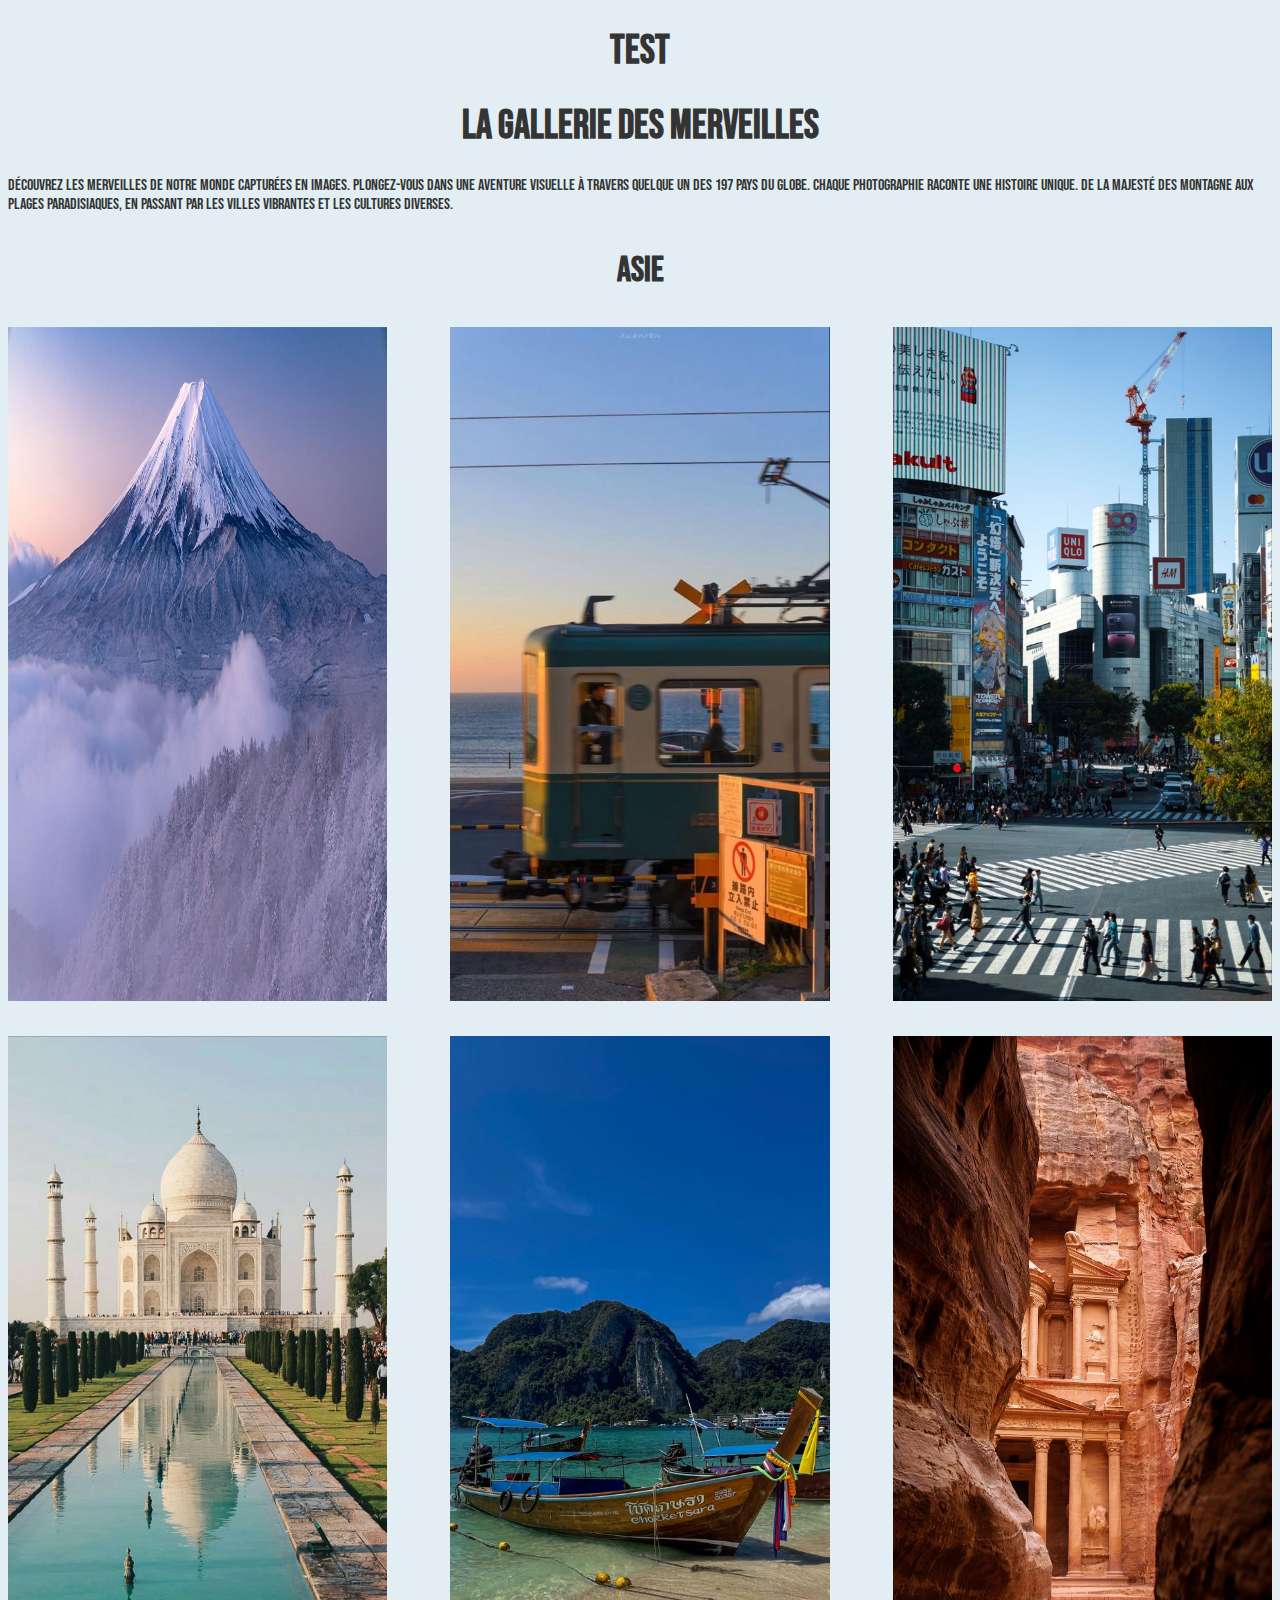
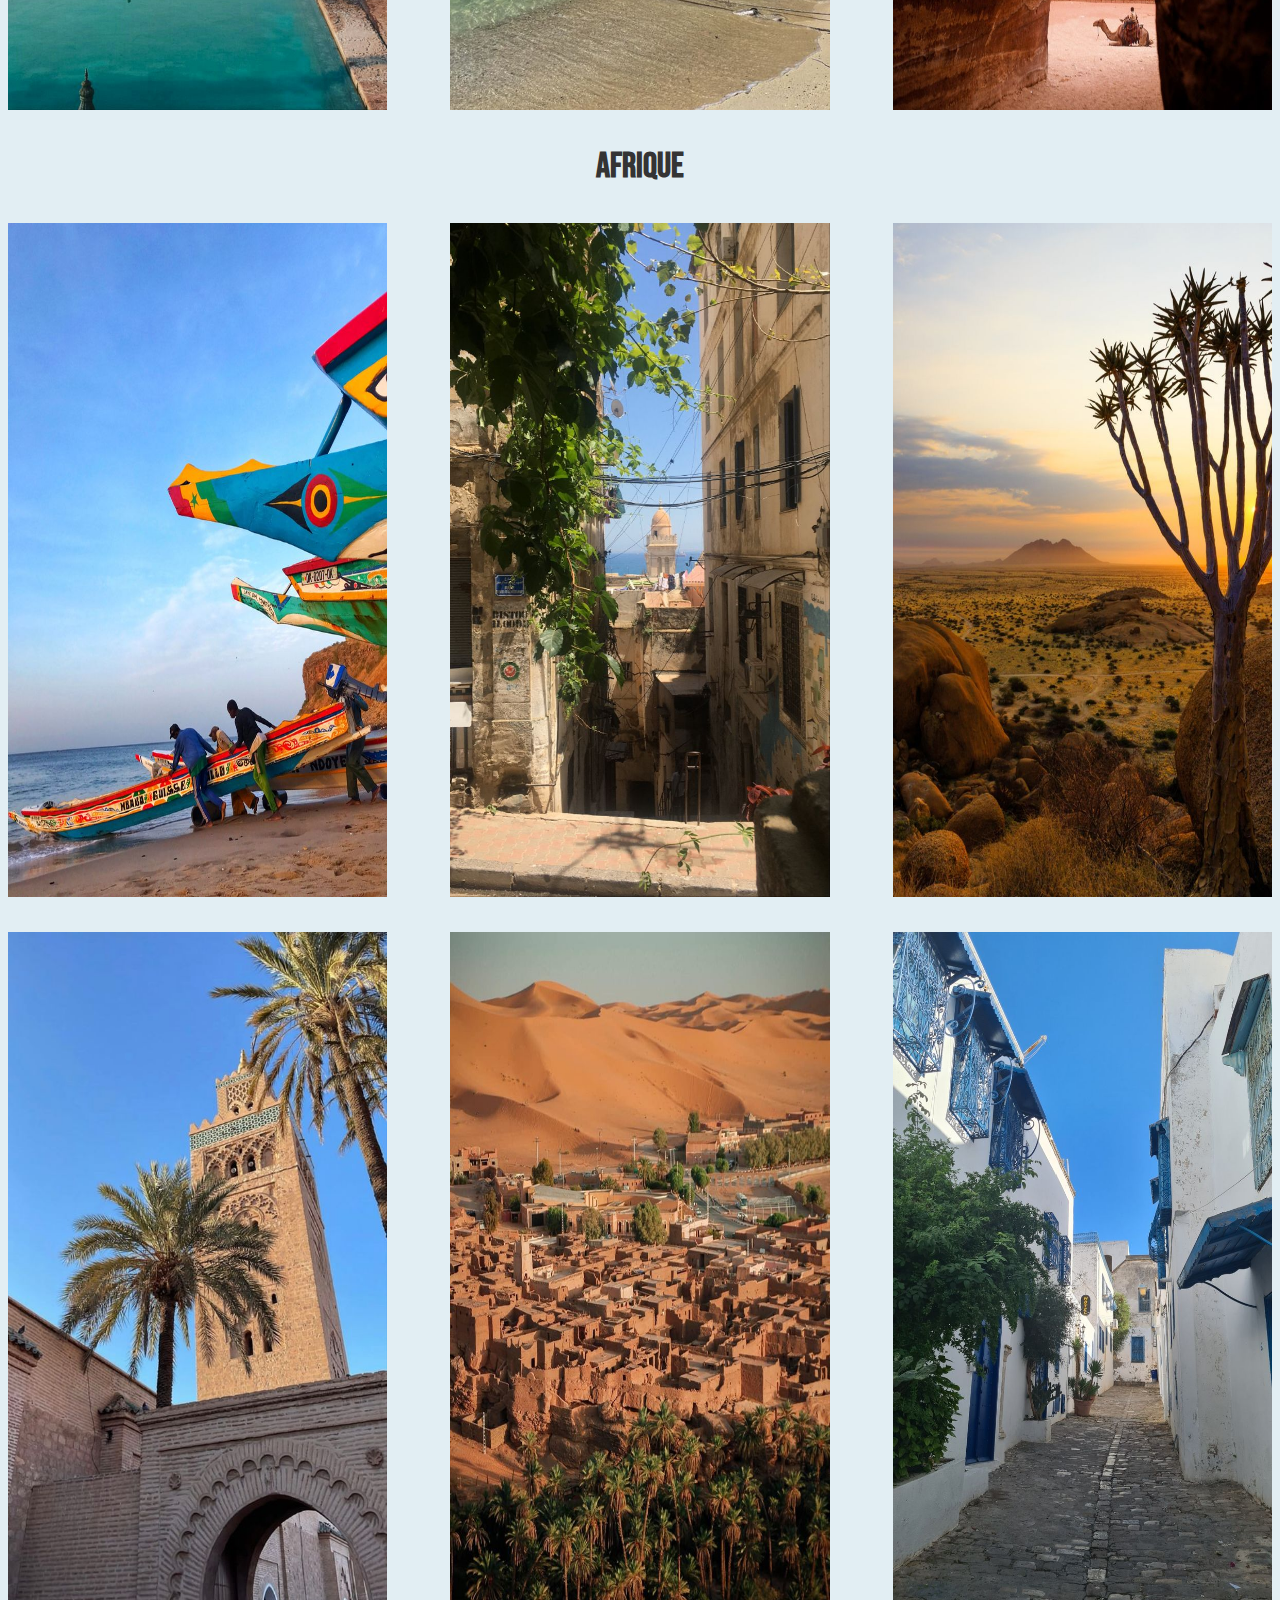
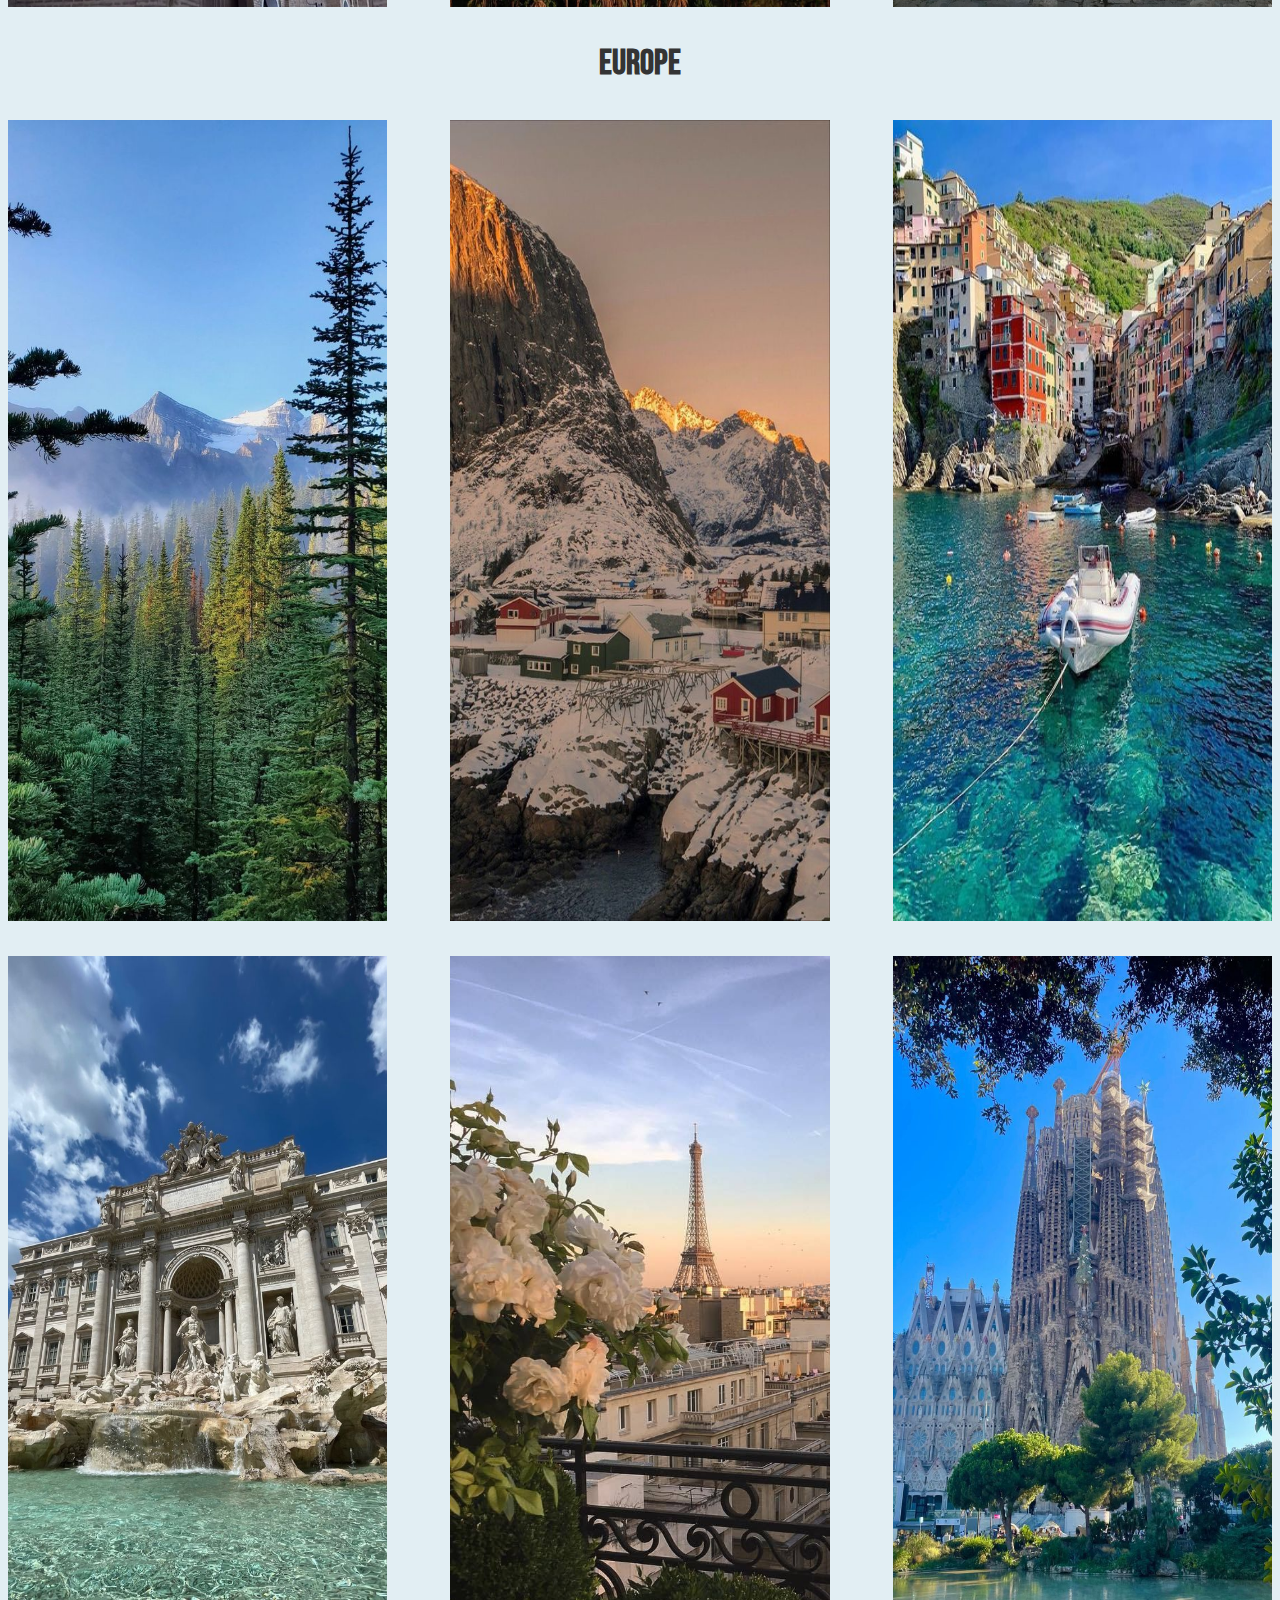
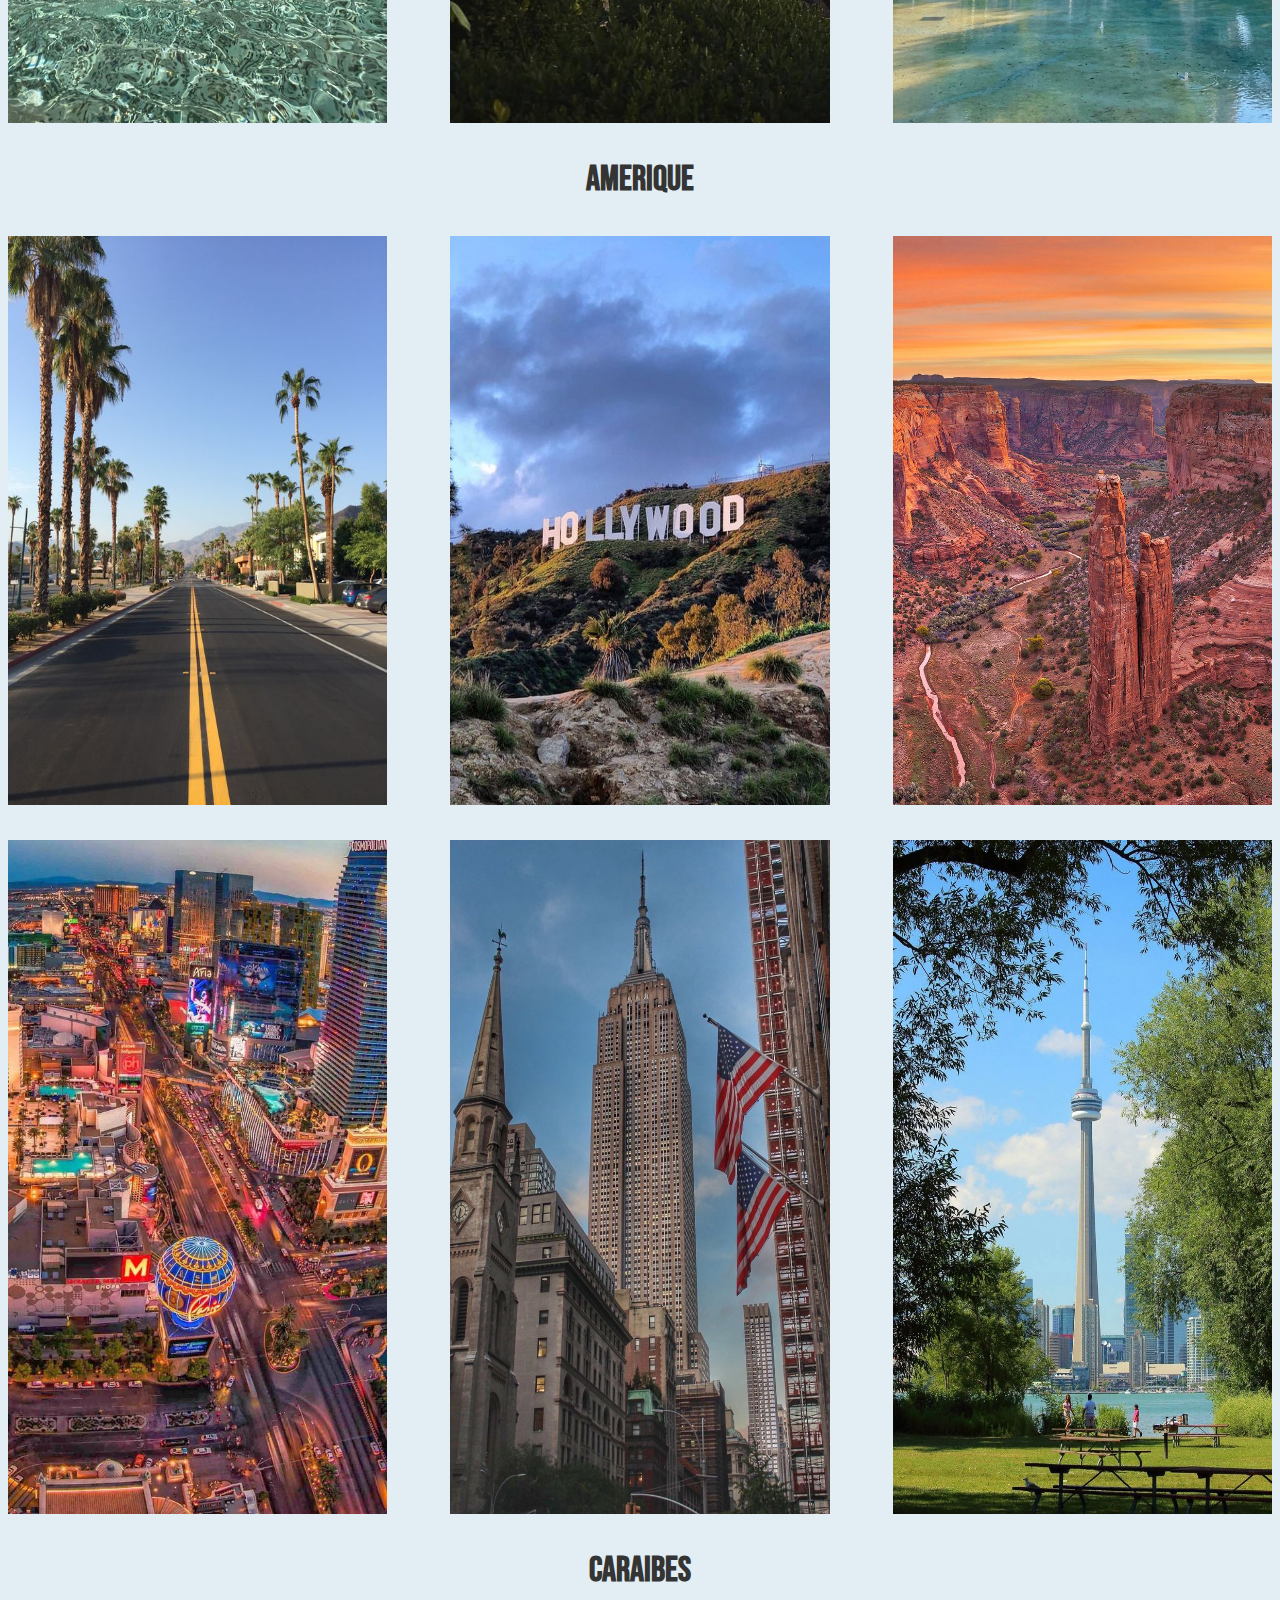
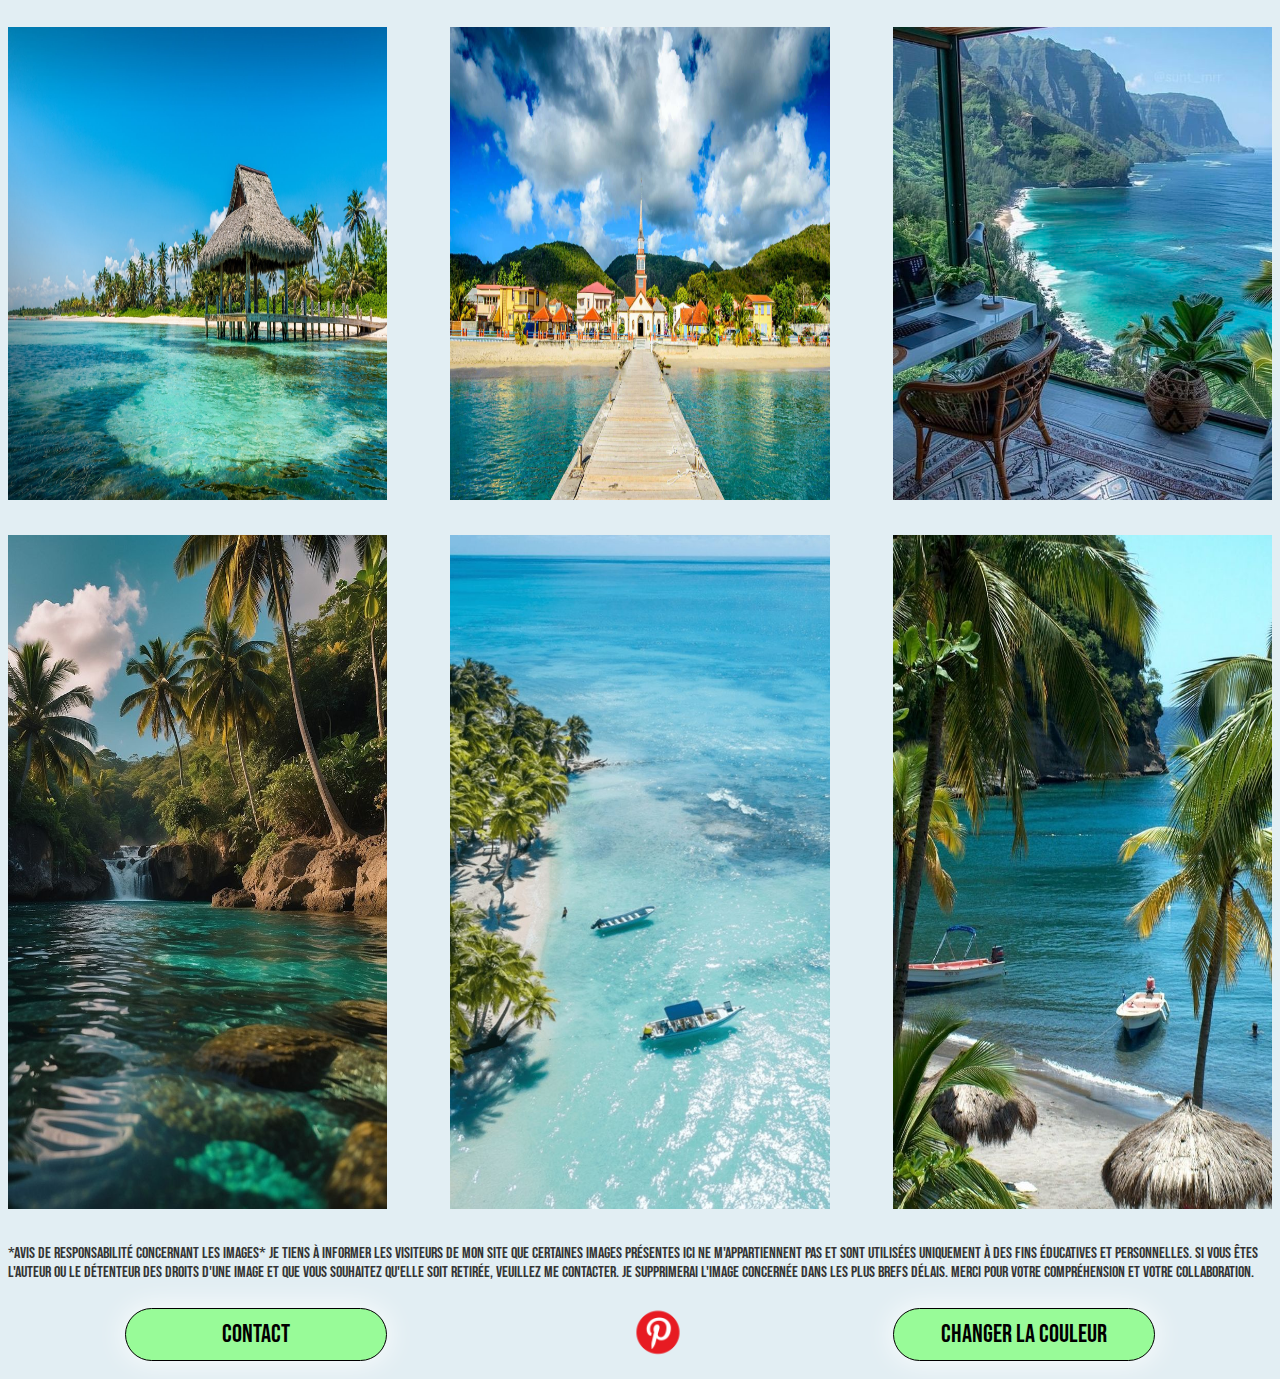
==== index.html @ 6224a016 "Add files via upload" ====
<!DOCTYPE html>
<html>
<head>
	<meta charset="utf-8">
	<meta name="viewport" content="width=device-width, initial-scale=1">
	<title>La Galleries des merveilles</title>
	<link rel="stylesheet" type="text/css"href="style.css">
	<link rel="preconnect" href="https://fonts.googleapis.com">
<link rel="preconnect" href="https://fonts.gstatic.com" crossorigin>
<link href="https://fonts.googleapis.com/css2?family=Bebas+Neue&display=swap" rel="stylesheet">
</head>
<body>

<h1 id="titre">Test</h1>

<! -- Texte1-->
	<h1>La Gallerie des merveilles</h1>
<p>Découvrez les merveilles de notre monde capturées en images. Plongez-vous dans une aventure visuelle à travers quelque un des 197 pays du globe. Chaque photographie raconte une histoire unique. De la majesté des montagne aux plages paradisiaques, en passant par les villes vibrantes et les cultures diverses.</p>





<! -- Photos -->



<h3>ASIE</h3>

<div class="ligne">
<img src="Image/ASIE/montagnejap.jpg">
<img src="Image/ASIE/train1.jpg">
<img src="Image/ASIE/tokyo1.jpg">
</div>

<div class="ligne">
<img src="Image/ASIE/inde1.jpg">
<img src="Image/ASIE/island1.jpg">
<img src="Image/ASIE/jordani1.jpg">
</div>



<h3>AFRIQUE</h3>
<div class="ligne"> 
<img src="Image/AFRIQUE/dakar.jpg">
<img src="Image/AFRIQUE/Algérie1.jpg">
<img src="Image/AFRIQUE/sudaf1.jpg">
</div>

<div class="ligne">
<img src="Image/AFRIQUE/maroc1.jpg">
<img src="Image/AFRIQUE/desert1.jpg">
<img src="Image/AFRIQUE/tunisia.jpg">
</div> 



<h3>EUROPE</h3>

<div class="ligne"> 
<img src="Image/EUROPE/montagne2.jpg">
<img src="Image/EUROPE/norway1.jpg">
<img src="Image/EUROPE/italie1.jpg">
</div> 

<div class="ligne"> 
<img src="Image/EUROPE/europe1.jpg">
<img src="Image/EUROPE/paris1.jpg">
<img src="Image/EUROPE/barcelona1.jpg">
</div> 




<h3>AMERIQUE</h3>

<div class="ligne"> 
<img src="Image/AMERIQUE/la1.jpg">
<img src="Image/AMERIQUE/la2.jpg">
<img src="Image/AMERIQUE/usa3.jpg">
</div> 

<div class="ligne"> 
<img src="Image/AMERIQUE/vegas.jpg">
<img src="Image/AMERIQUE/nyc1.jpg">
<img src="Image/AMERIQUE/to1.jpg">
</div> 



<h3>CARAIBES</h3>

<div class="ligne"> 
<img src="Image/CARAIBES/playa1.jpg">
<img src="Image/CARAIBES/martinique1.jpeg">
<img src="Image/CARAIBES/setup1.jpg">
</div> 

<div class="ligne"> 
<img src="Image/CARAIBES/Jamaica1.jpg">
<img src="Image/CARAIBES/repdom.jpg">
<img src="Image/CARAIBES/stlucia.jpg">
</div> 


<p>*Avis de responsabilité concernant les images*
Je tiens à informer les visiteurs de mon site que certaines images présentes ici ne m'appartiennent pas et sont utilisées uniquement à des fins éducatives et personnelles.
 Si vous êtes l'auteur ou le détenteur des droits d'une image et que vous souhaitez qu'elle soit retirée, veuillez me contacter. Je supprimerai l'image concernée dans les plus brefs délais. Merci pour votre compréhension et votre collaboration. </p>

<! -- Liens -->
	
<div class="boutons"> 
<a class= "bouton" href="page.html">Contact</a>
<a href="https://www.pinterest.fr/"><img id="pinterest" src="Image/pinterest.png"></a>
<a class="bouton" id="bouton" href="#">Changer la couleur</a>
</div> 





<script type="text/javascript" src="app.js"></script>

</body>
</html>
---- style.css ----
body{
	background-color: #e2eef3;
	font-family: "Bebas Neue", sans-serif;
}


div.ligne{
	display: flex;
	justify-content: space-between;
	margin-bottom: 35px;
	
}
div.ligne img{
	width: 30%;
}



h1{
	font-size: 40px;
}

h3{
	font-size: 35px;
}



h1, h3{
text-align: center;
color: #343434;
}

a{
	text-align: right;
}



p{
color: #343434;
}

div.boutons{
	display: flex;
	justify-content: space-around ;
	align-items: center;
}

img#pinterest{
	width: 60px;
	margin-left:30%;
}

a.bouton{
color: black;
text-decoration: none;
font-size: 25px;
background-color: palegreen;
margin:10px;
padding: 10px 30px;
border-radius: 180px;
border: 1px #000 solid;
box-shadow: 0 0 30px white;
transition: all 300ms ease-in-out;
width: 200px;
text-align: center;
}
a.bouton:hover{
background-color: seagreen;
color: white;
box-shadow: 0 0 30px blue;
}
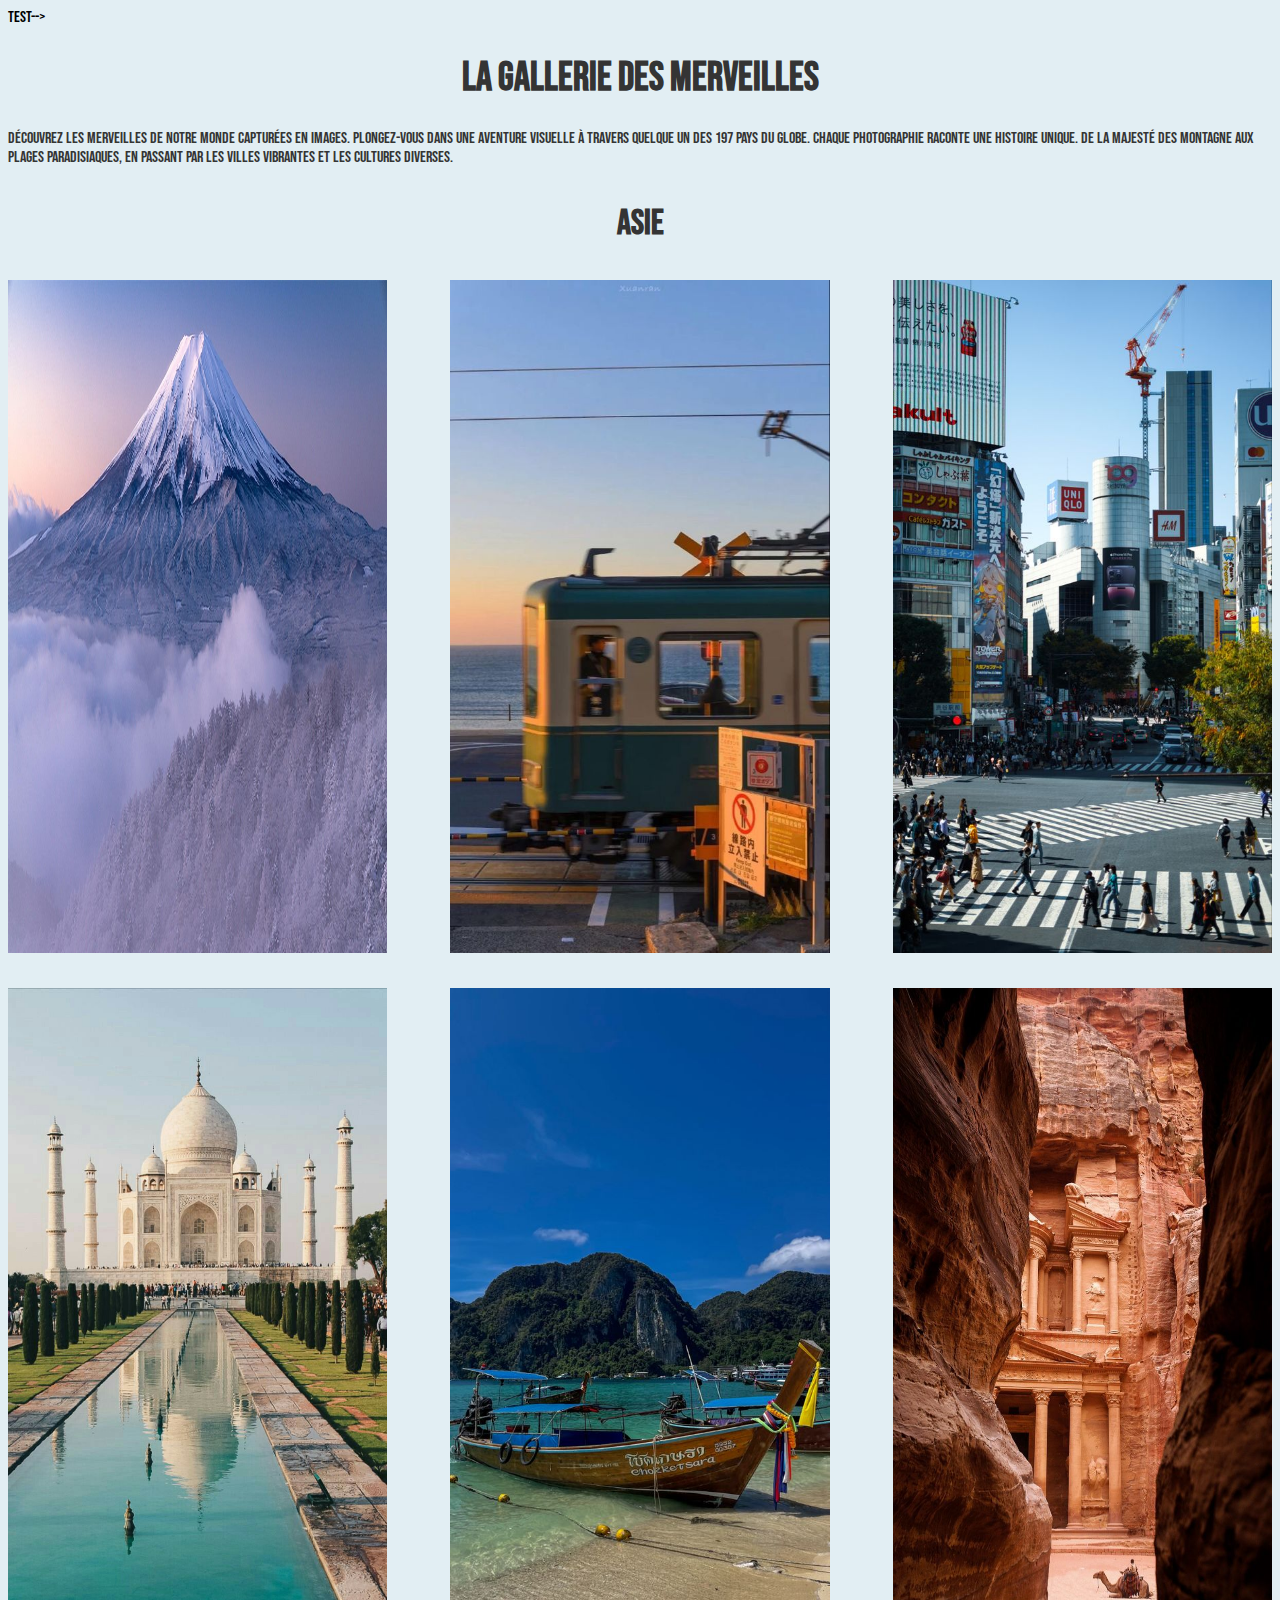
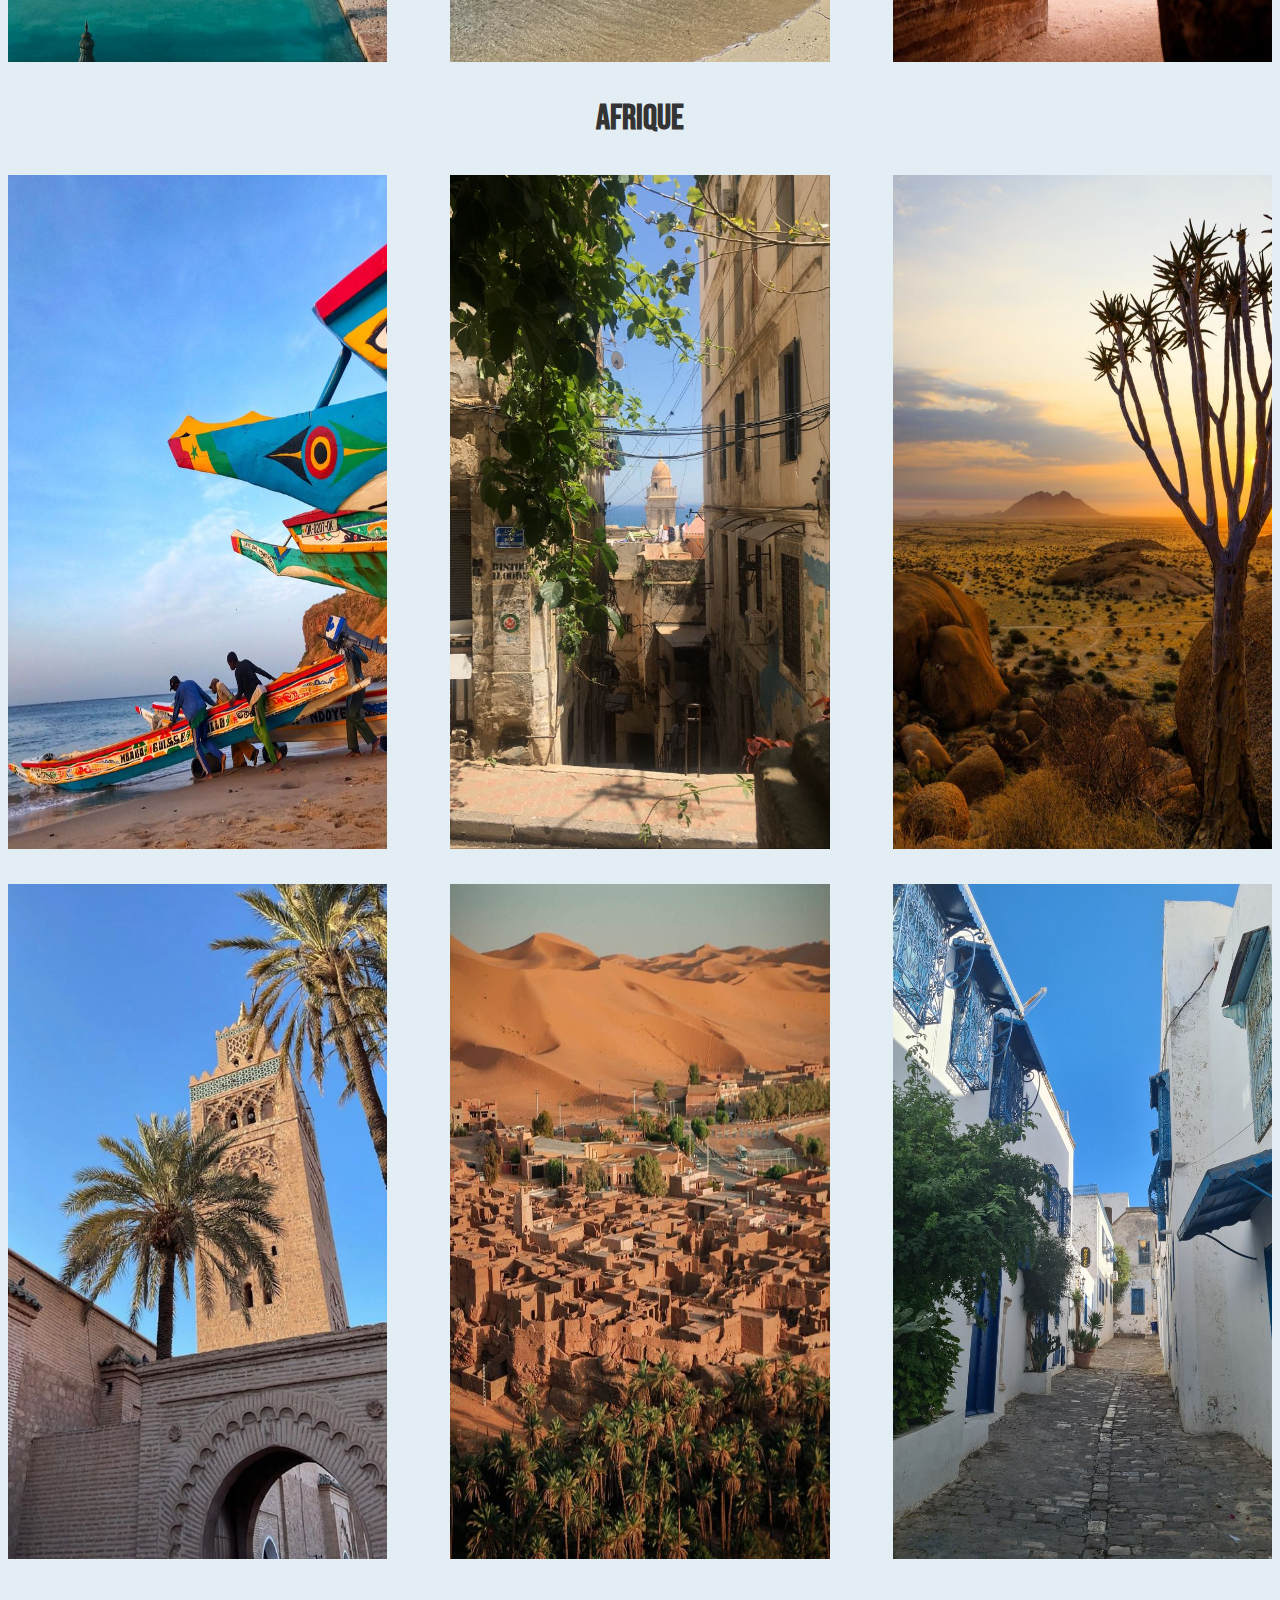
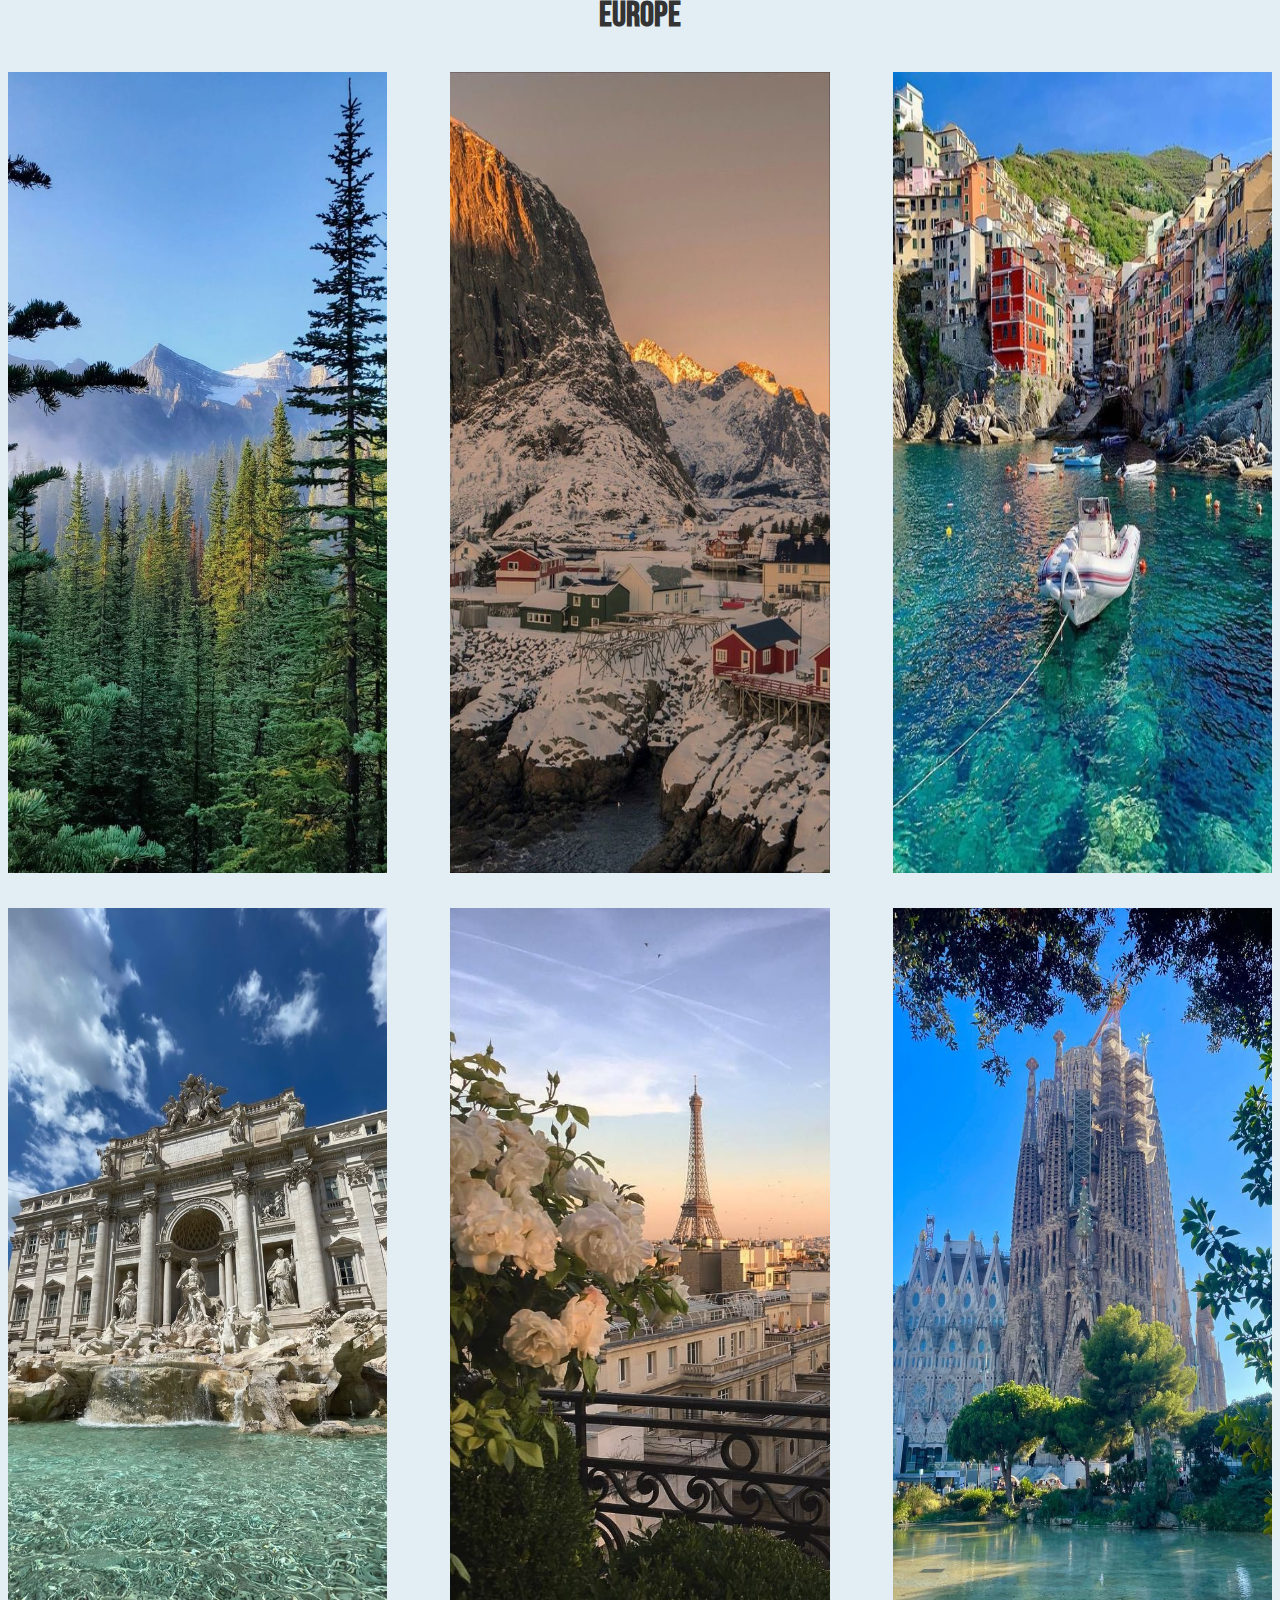
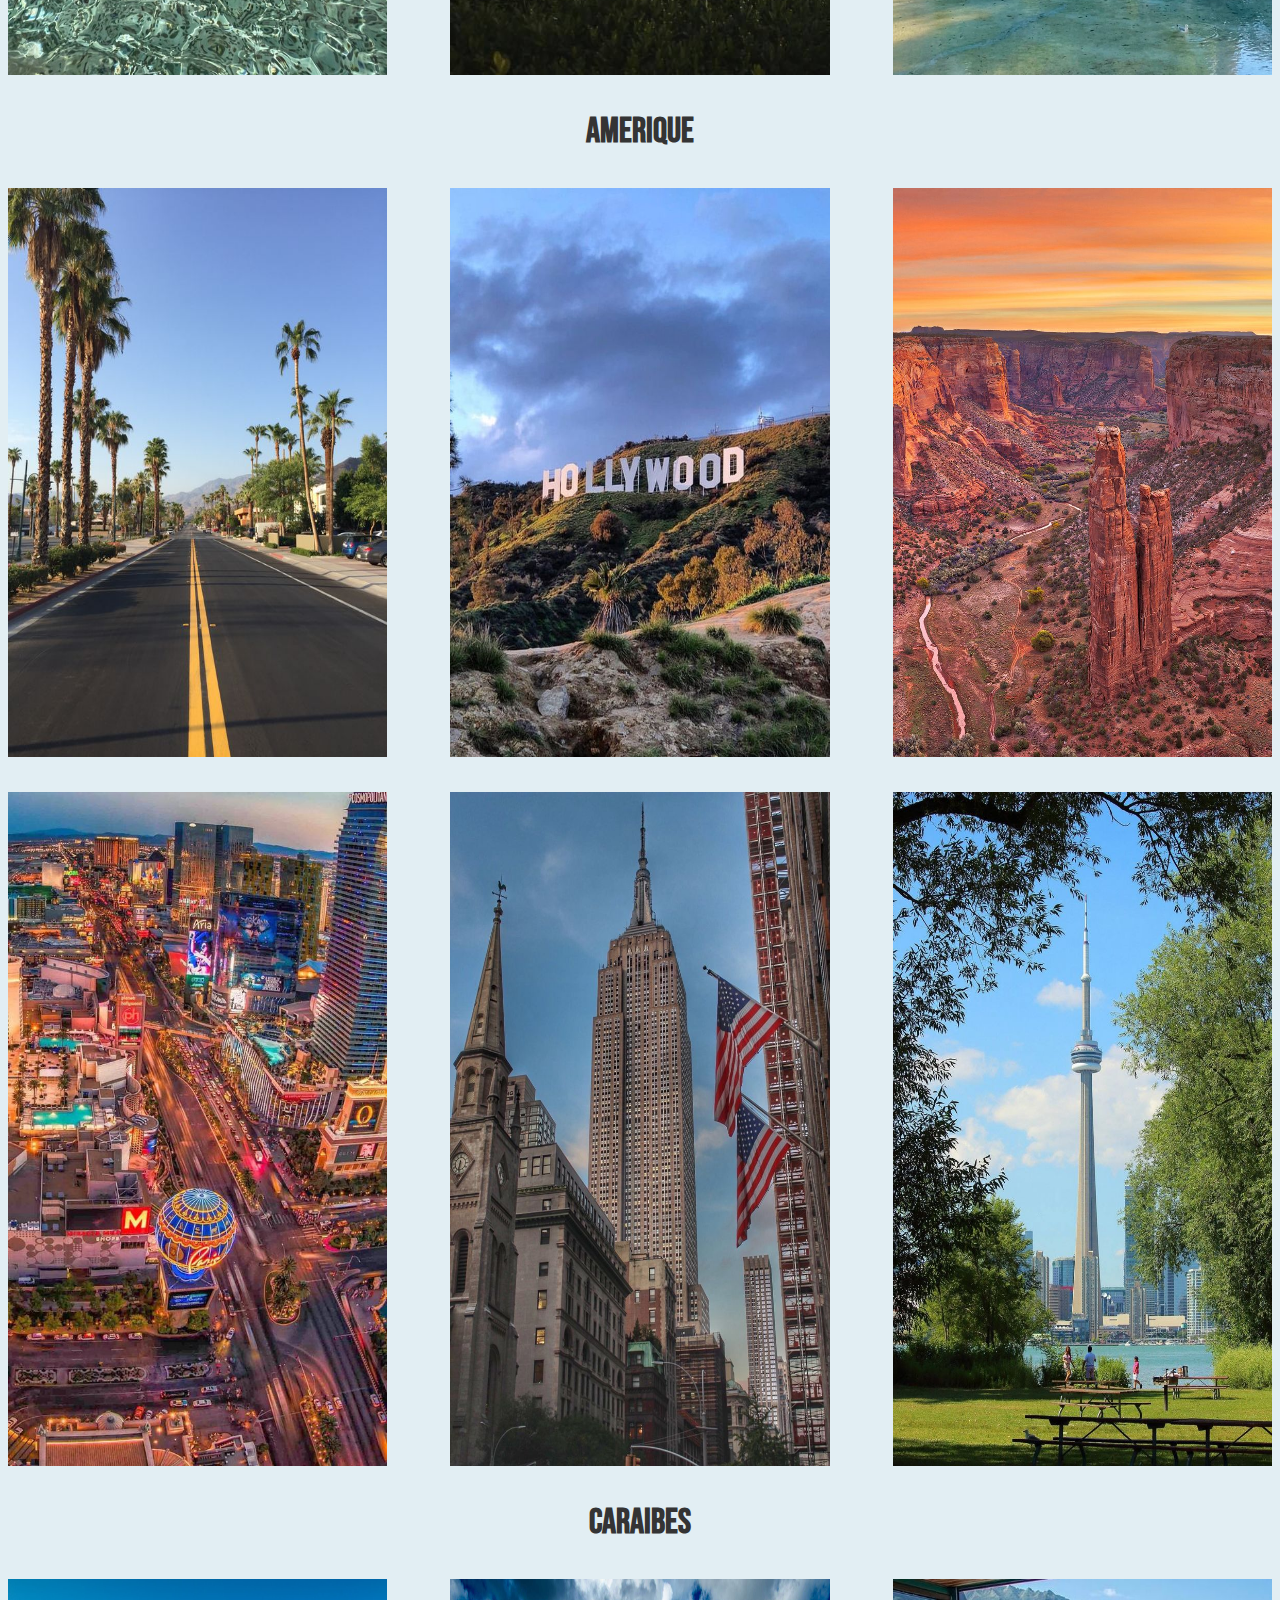
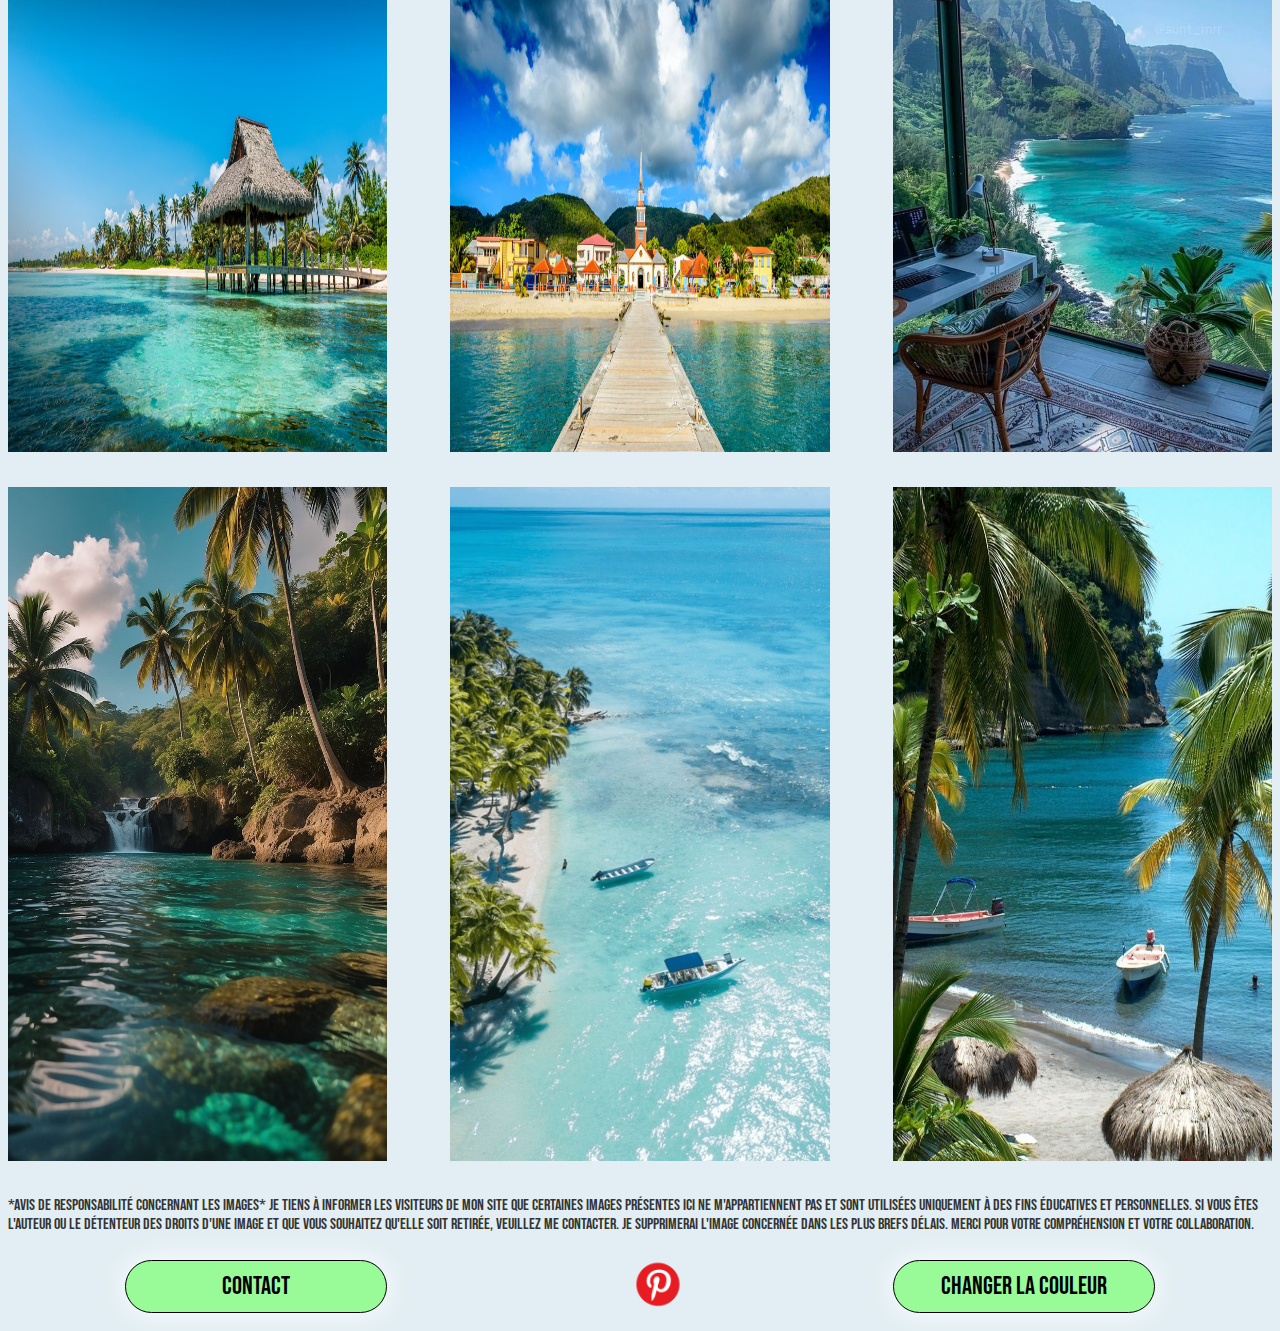
==== commit 010e8b45: "Update index.html" ====
--- a/index.html
+++ b/index.html
@@ -11,7 +11,7 @@
 </head>
 <body>
 
-<h1 id="titre">Test</h1>
+<! --<h1 id="titre">Test</h1>-->
 
 <! -- Texte1-->
 	<h1>La Gallerie des merveilles</h1>
@@ -123,4 +123,4 @@
 <script type="text/javascript" src="app.js"></script>
 
 </body>
-</html>+</html>
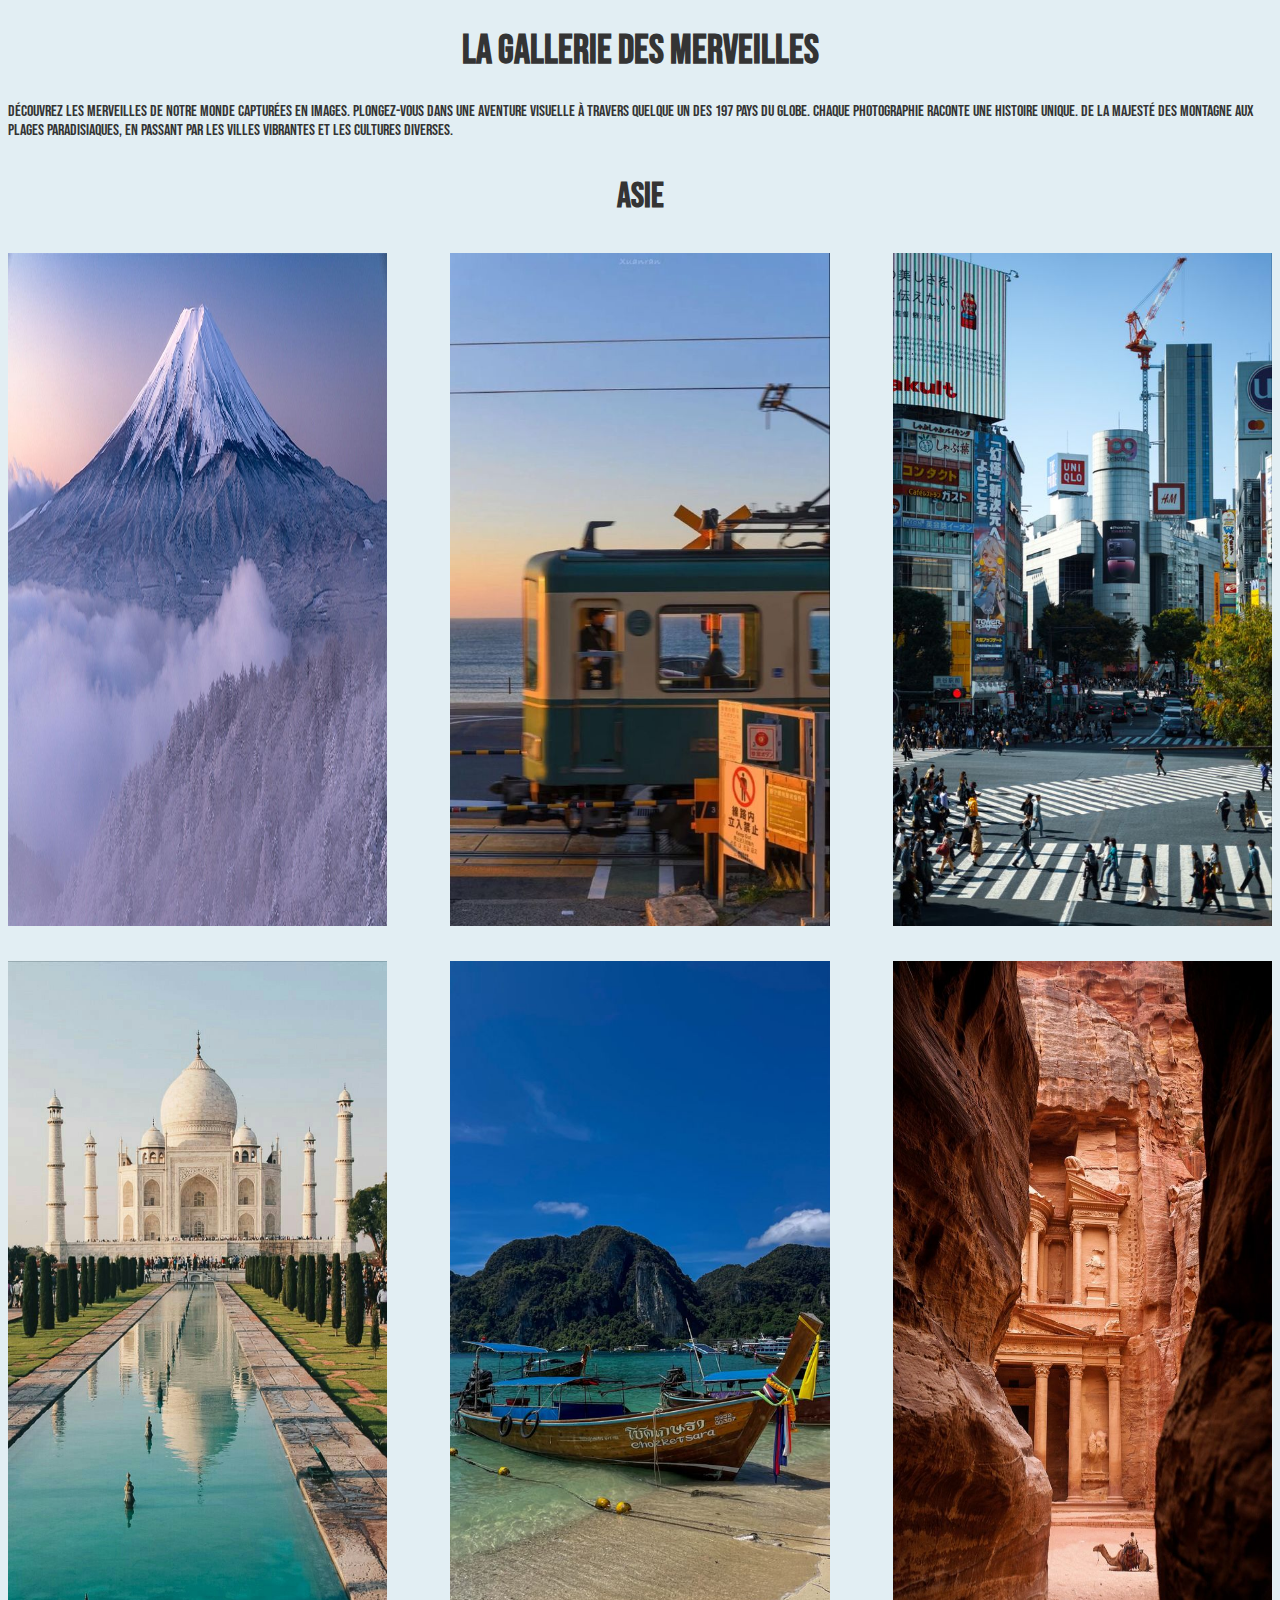
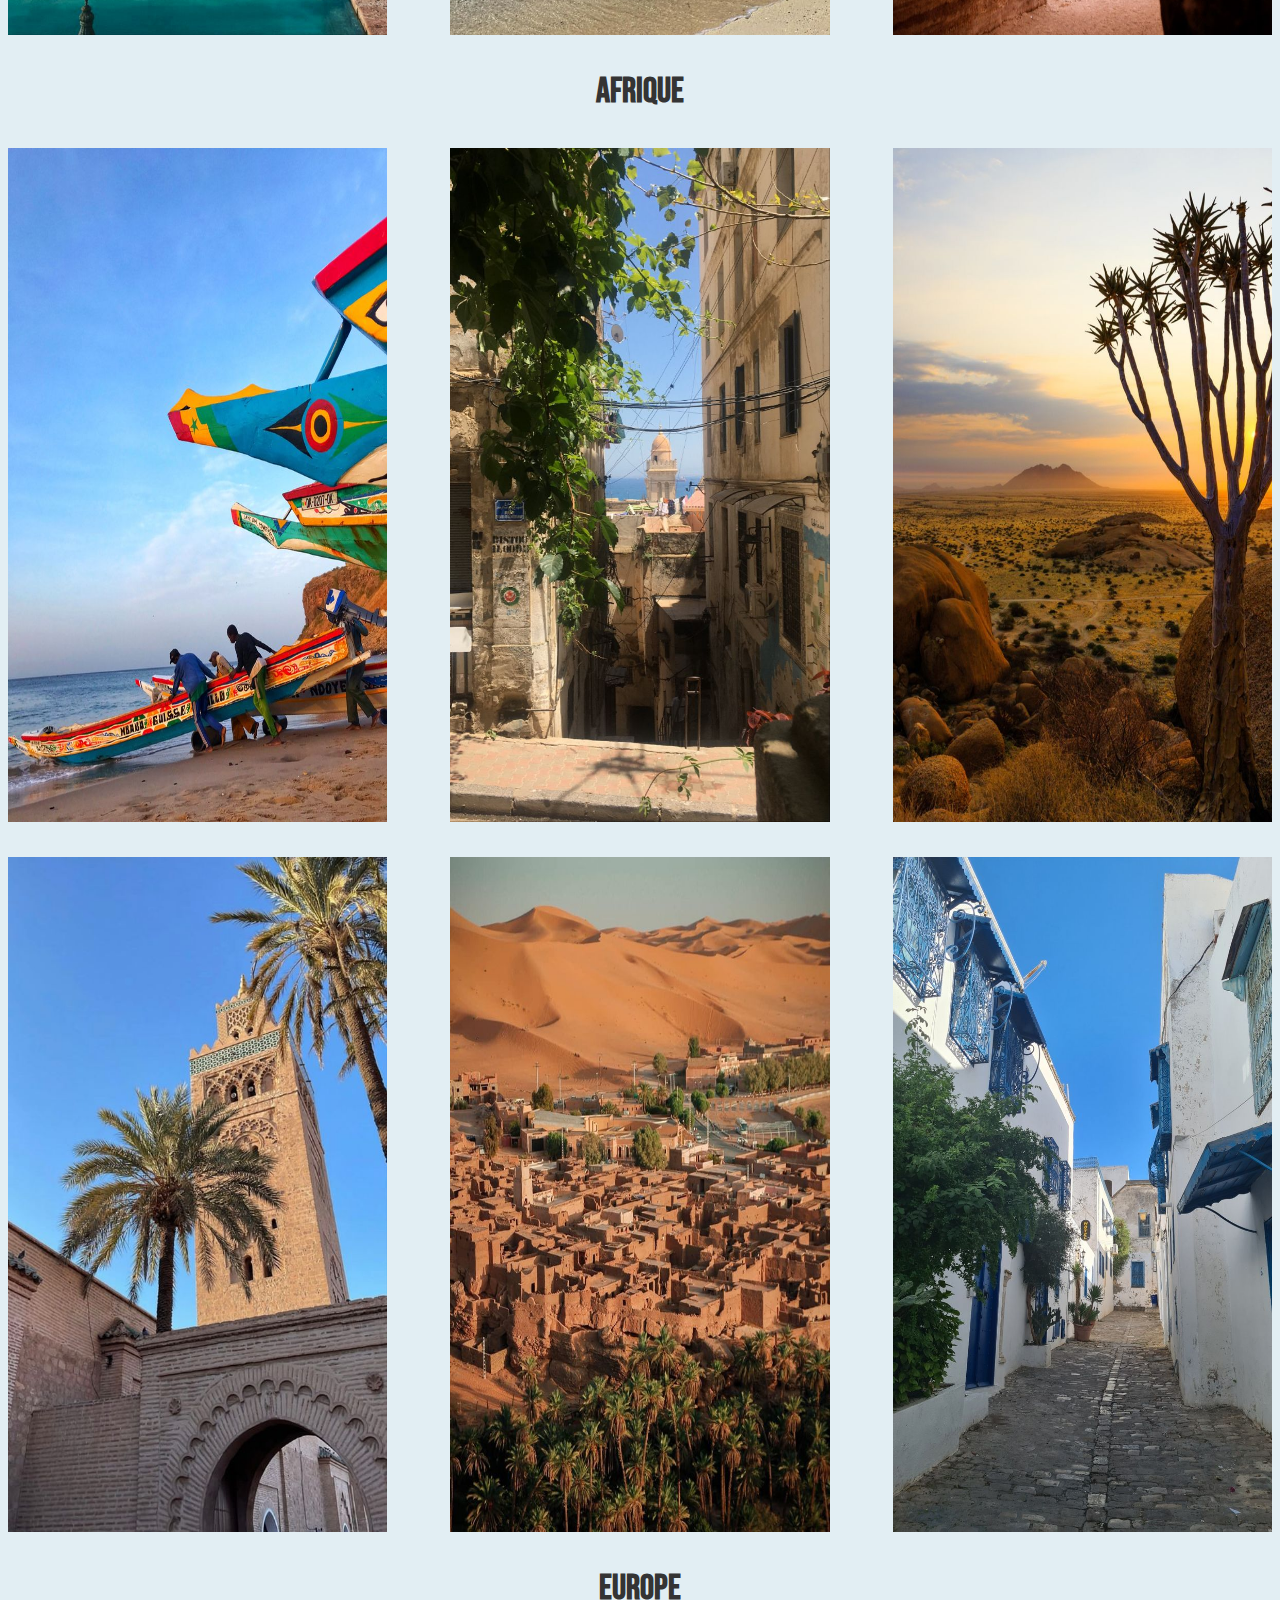
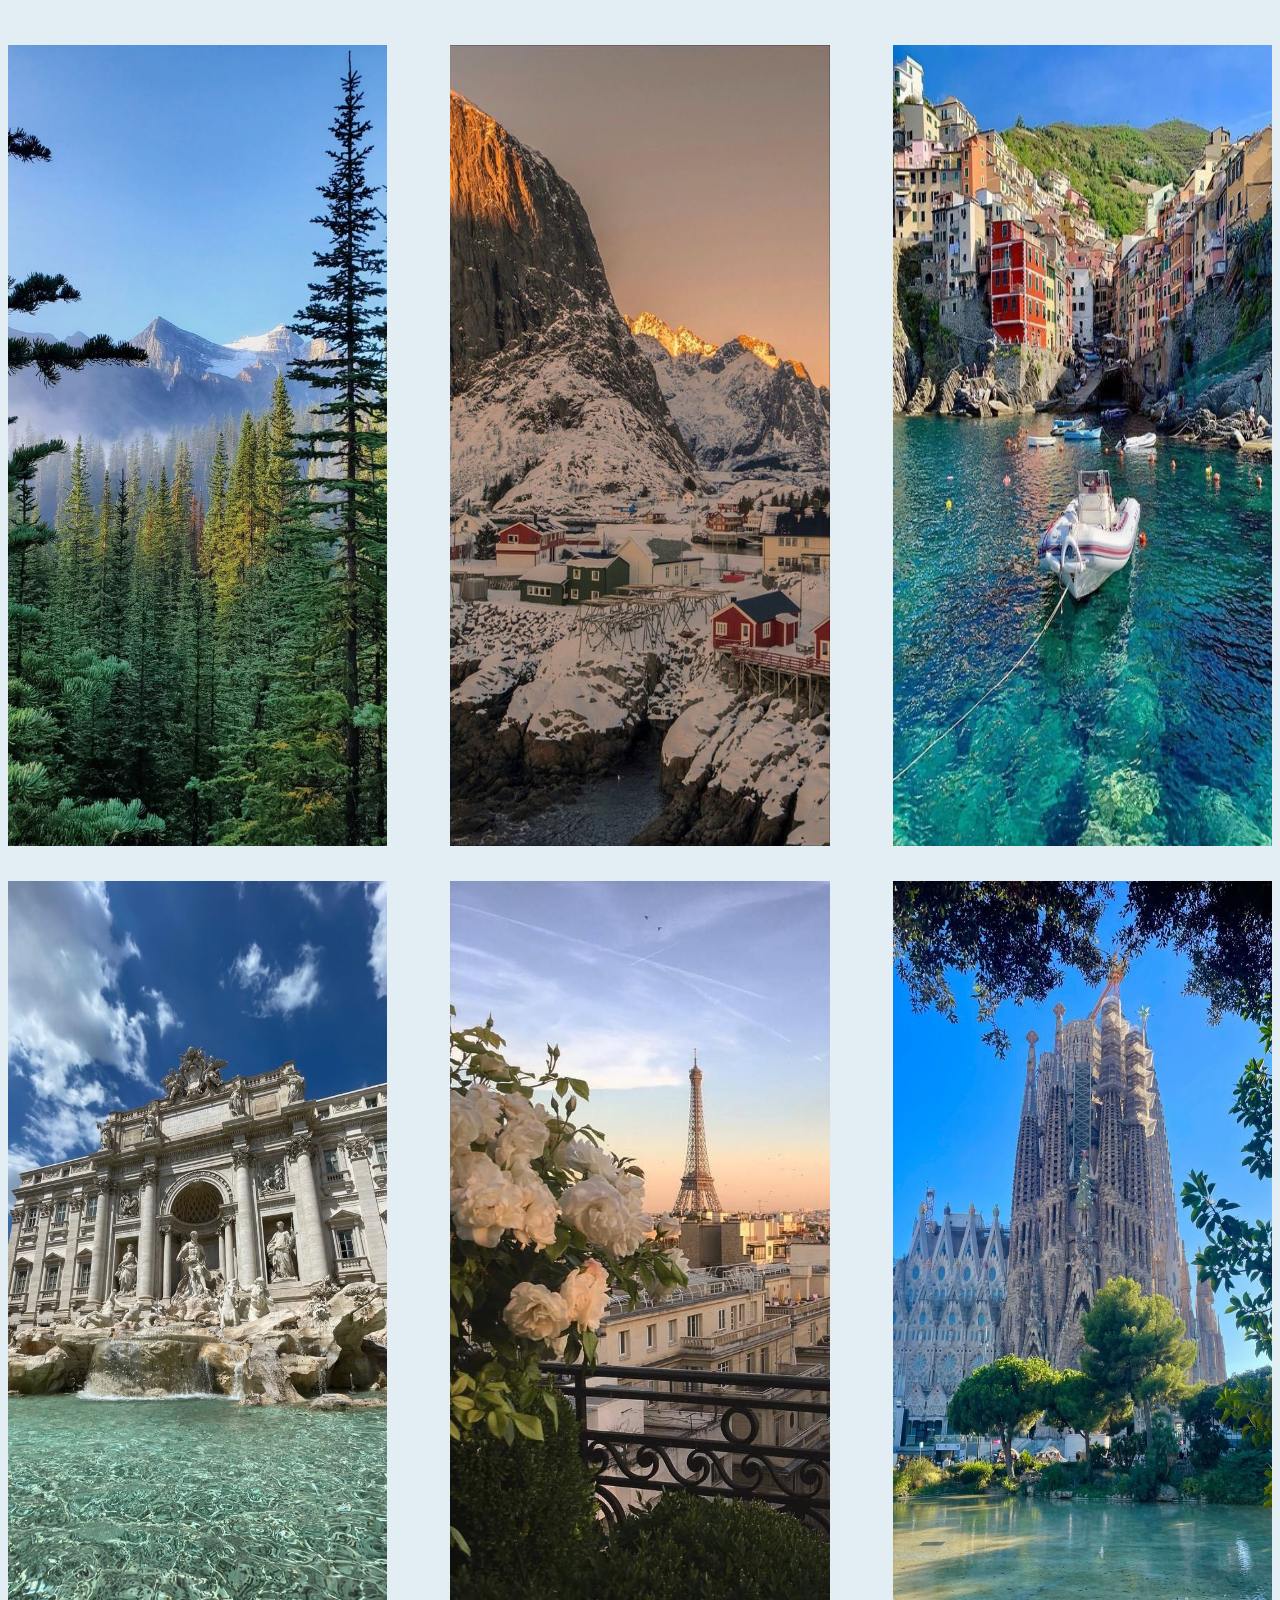
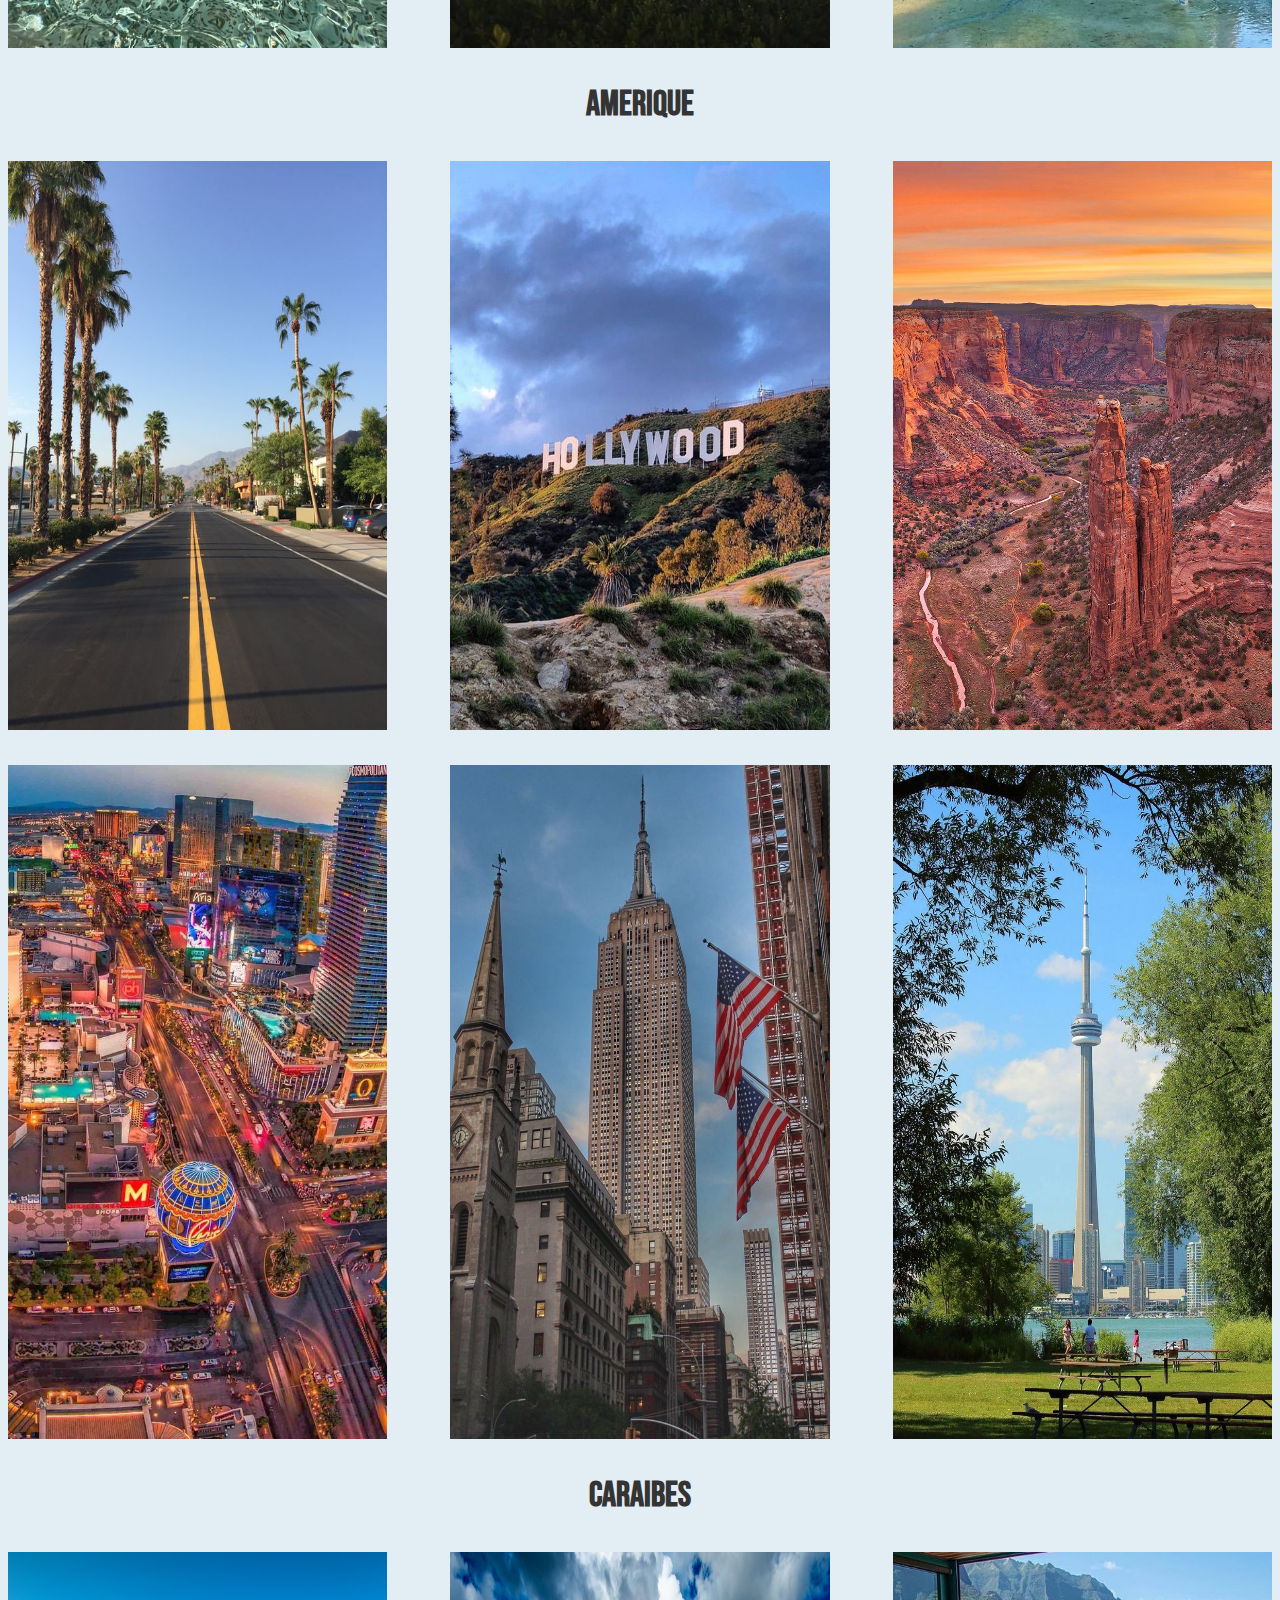
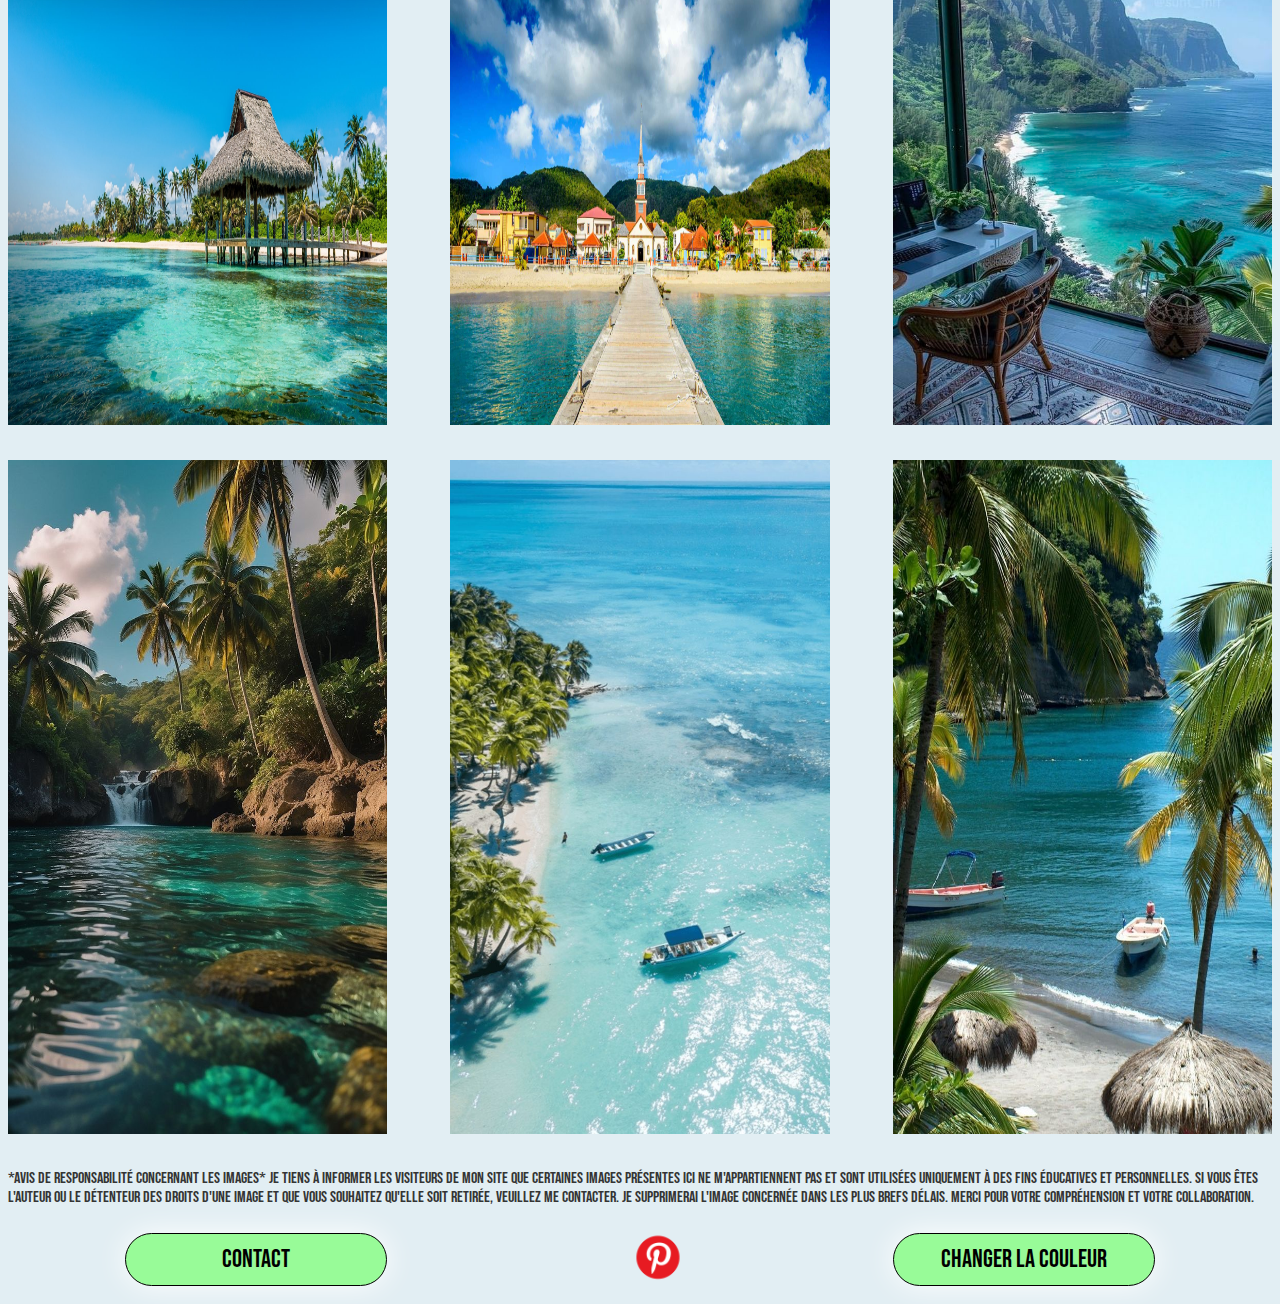
==== commit 272ddd82: "Update index.html" ====
--- a/index.html
+++ b/index.html
@@ -11,7 +11,7 @@
 </head>
 <body>
 
-<! --<h1 id="titre">Test</h1>-->
+<!--<h1 id="titre">Test</h1>-->
 
 <! -- Texte1-->
 	<h1>La Gallerie des merveilles</h1>
@@ -120,7 +120,7 @@
 
 
 
-<script type="text/javascript" src="app.js"></script>
+<!--<script type="text/javascript" src="app.js"></script>-->
 
 </body>
 </html>
